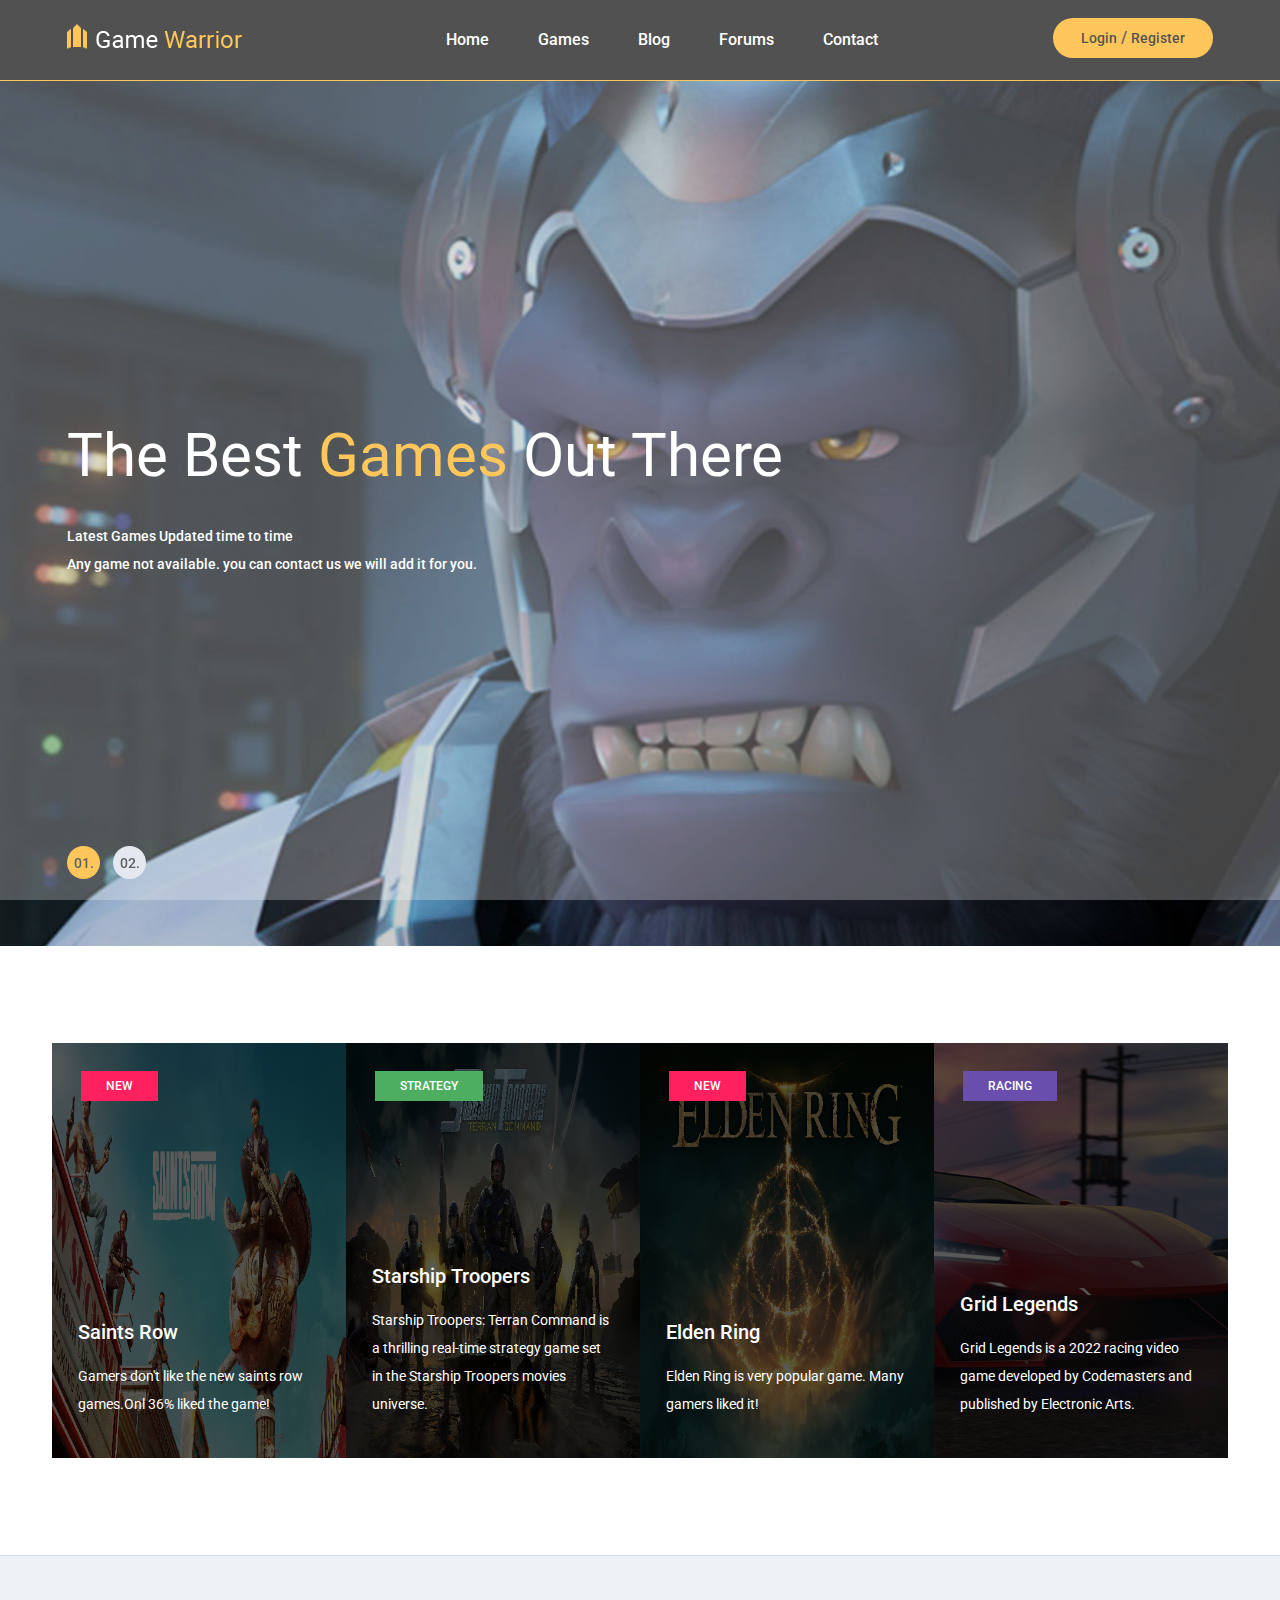
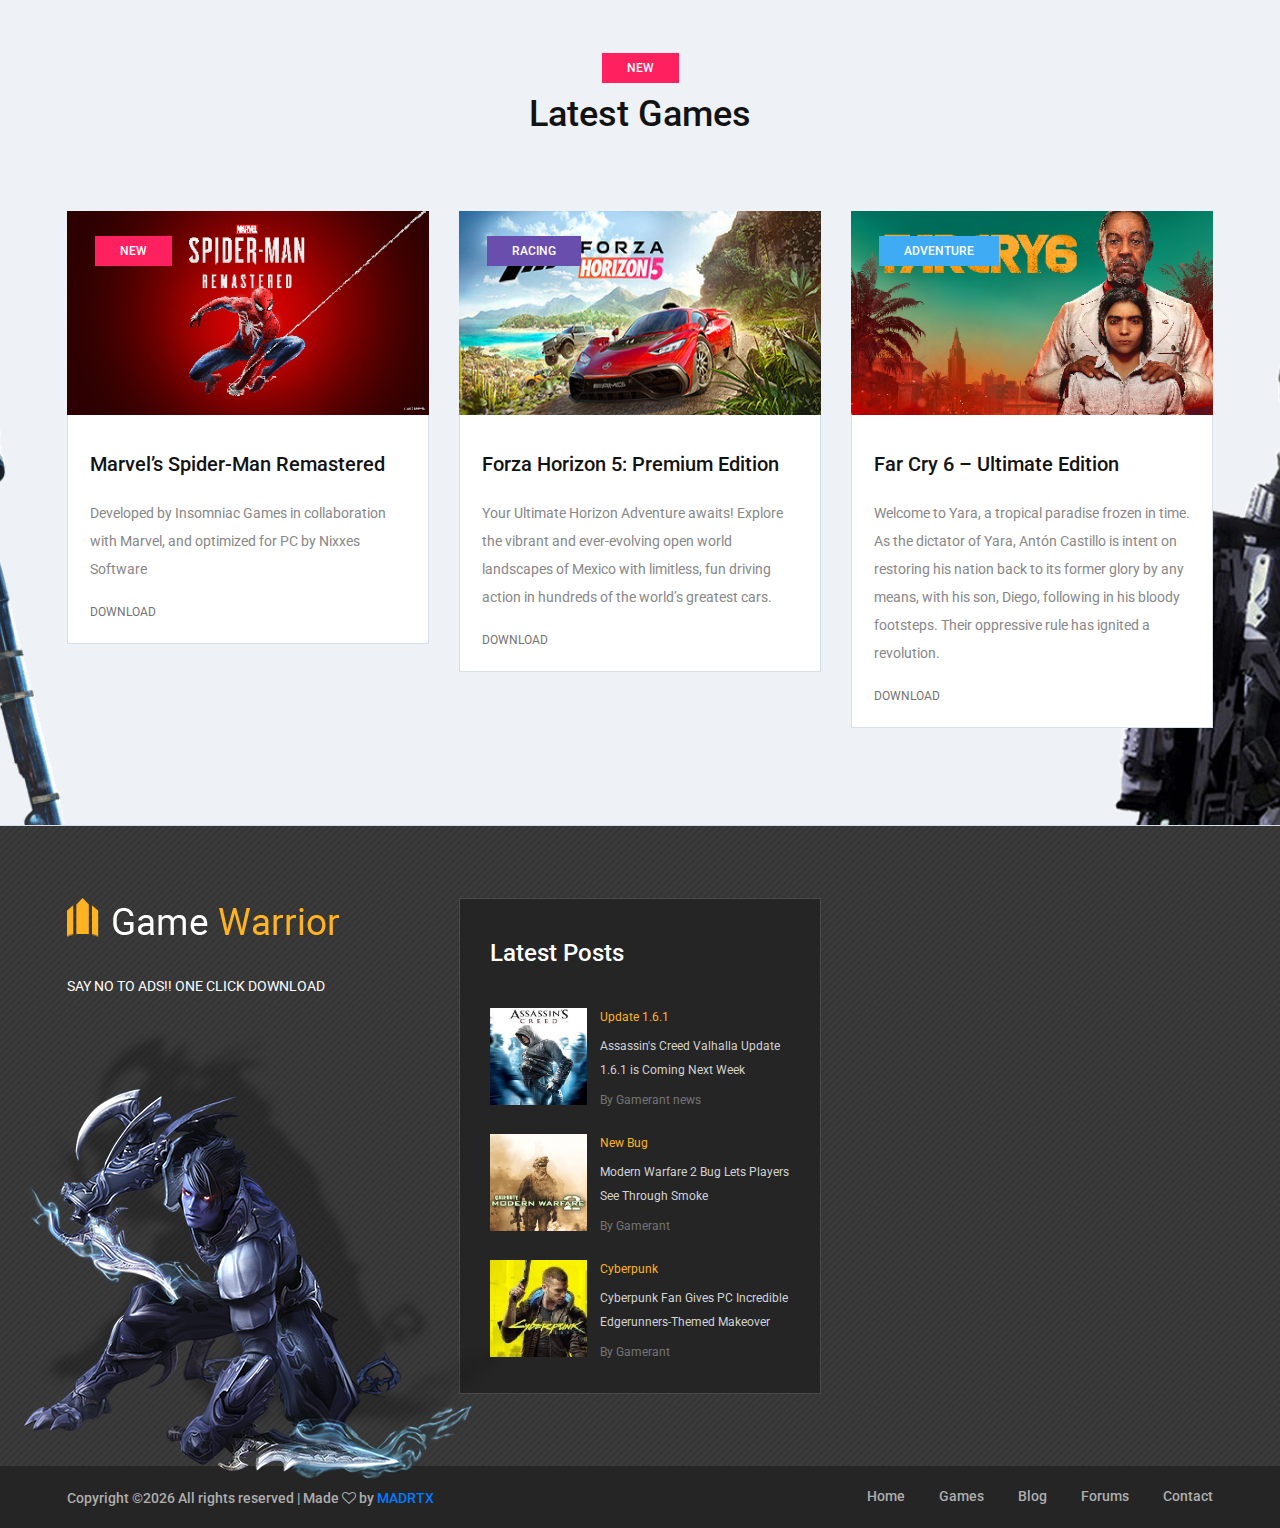
==== index.html @ 4080a159 "first commit" ====
<!DOCTYPE html>
<html lang="zxx">
<head>
	<title>MAD GAME ZONE</title>
	<meta charset="UTF-8">
	<meta name="description" content="Game Warrior Template">
	<meta name="keywords" content="warrior, game, creative, html">
	<meta name="viewport" content="width=device-width, initial-scale=1.0">
	<!-- Favicon -->   
	<link href="img/favicon.ico" rel="shortcut icon"/>

	<!-- Google Fonts -->
	<link href="https://fonts.googleapis.com/css?family=Roboto:400,400i,500,500i,700,700i" rel="stylesheet">

	<!-- Stylesheets -->
	<link rel="stylesheet" href="css/bootstrap.min.css"/>
	<link rel="stylesheet" href="css/font-awesome.min.css"/>
	<link rel="stylesheet" href="css/owl.carousel.css"/>
	<link rel="stylesheet" href="css/style.css"/>
	<link rel="stylesheet" href="css/animate.css"/>


	<!--[if lt IE 9]>
	  <script src="https://oss.maxcdn.com/html5shiv/3.7.2/html5shiv.min.js"></script>
	  <script src="https://oss.maxcdn.com/respond/1.4.2/respond.min.js"></script>
	<![endif]-->

</head>
<body>
	<!-- Page Preloder -->
	<div id="preloder">
		<div class="loader"></div>
	</div>

	<!-- Header section -->
	<header class="header-section">
		<div class="container">
			<!-- logo -->
			<a class="site-logo" href="index.html">
				<img src="img/logo.png" alt="">
			</a>
			<div class="user-panel">
				<a href="login.html">Login</a>  /  <a href="#">Register</a>
			</div>
			<!-- responsive -->
			<div class="nav-switch">
				<i class="fa fa-bars"></i>
			</div>
			<!-- site menu -->
			<nav class="main-menu">
				<ul>
					<li><a href="index.html">Home</a></li>
					<li><a href="review.html">Games</a></li>
					<li><a href="categories.html">Blog</a></li>
					<li><a href="community.html">Forums</a></li>
					<li><a href="contact.html">Contact</a></li>
				</ul>
			</nav>
		</div>
	</header>
	<!-- Header section end -->


	<!-- Hero section -->
	<section class="hero-section">
		<div class="hero-slider owl-carousel">
			<div class="hs-item set-bg" data-setbg="img/slider-1.jpg">
				<div class="hs-text">
					<div class="container">
						<h2>The Best <span>Games</span> Out There</h2>
						<h5><p>Latest Games Updated time to time<br> Any game not available. you can contact us we will add it for you.  <br></p></h5>
						
					</div>
				</div>
			</div>
			<div class="hs-item set-bg" data-setbg="img/slider-2.jpg">
				<div class="hs-text">
					<div class="container">
						<h2>Say <span>No</span> to ads</h2>
						<h5><p>Download Games in just one click!!<br> No ads!! </p></h5>
						
					</div>
				</div>
			</div>
		</div>
	</section>
	<!-- Hero section end -->


	


	<!-- Feature section -->
	<section class="feature-section spad">
		<div class="container">
			<div class="row">
				<div class="col-lg-3 col-md-6 p-0">
					<div class="feature-item set-bg" data-setbg="img/features/1.png">
						<span class="cata new">new</span>
						<div class="fi-content text-white">
							<h5><a href="#">Saints Row</a></h5>
							<p>Gamers don't like the new saints row games.Onl 36% liked the game! </p>
							
						</div>
					</div>
				</div>
				<div class="col-lg-3 col-md-6 p-0">
					<div class="feature-item set-bg" data-setbg="img/features/2.png">
						<span class="cata strategy">strategy</span>
						<div class="fi-content text-white">
							<h5><a href="#">Starship Troopers</a></h5>
							<p>Starship Troopers: Terran Command is a thrilling real-time strategy game set in the Starship Troopers movies universe. </p>
							
						</div>
					</div>
				</div>
				<div class="col-lg-3 col-md-6 p-0">
					<div class="feature-item set-bg" data-setbg="img/features/3.png">
						<span class="cata new">new</span>
						<div class="fi-content text-white">
							<h5><a href="#">Elden Ring</a></h5>
							<p>Elden Ring is very popular game. Many gamers liked it! </p>
							
						</div>
					</div>
				</div>
				<div class="col-lg-3 col-md-6 p-0">
					<div class="feature-item set-bg" data-setbg="img/features/4.jpg">
						<span class="cata racing">racing</span>
						<div class="fi-content text-white">
							<h5><a href="#">Grid Legends</a></h5>
							<p>Grid Legends is a 2022 racing video game developed by Codemasters and published by Electronic Arts.   </p>
							
						</div>
					</div>
				</div>
			</div>
		</div>
	</section>
	<!-- Feature section end -->


	<!-- Recent game section  -->
	<section class="recent-game-section spad set-bg" data-setbg="img/recent-game-bg.png">
		<div class="container">
			<div class="section-title">
				<div class="cata new">new</div>
				<h2>Latest Games</h2>
			</div>
			<div class="row">
				<div class="col-lg-4 col-md-6">
					<div class="recent-game-item">
						<div class="rgi-thumb set-bg" data-setbg="img/recent-game/1.png">
							<div class="cata new">new</div>
						</div>
						<div class="rgi-content">
							<h5>Marvel’s Spider-Man Remastered</h5>
							<p>Developed by Insomniac Games in collaboration with Marvel, and optimized for PC by Nixxes Software </p>
							<a href="http://short.up-load.one/d/C6fh" class="comment">DOWNLOAD</a>
							
						</div>
					</div>	
				</div>
				<div class="col-lg-4 col-md-6">
					<div class="recent-game-item">
						<div class="rgi-thumb set-bg" data-setbg="img/recent-game/2.png">
							<div class="cata racing">racing</div>
						</div>
						<div class="rgi-content">
							<h5>Forza Horizon 5: Premium Edition</h5>
							<p>Your Ultimate Horizon Adventure awaits! Explore the vibrant and ever-evolving open world landscapes of Mexico with limitless, fun driving action in hundreds of the world’s greatest cars. </p>
							<a href="http://short.up-load.one/d/BuvO" class="comment">DOWNLOAD</a>
							
						</div>
					</div>	
				</div>
				<div class="col-lg-4 col-md-6">
					<div class="recent-game-item">
						<div class="rgi-thumb set-bg" data-setbg="img/recent-game/3.png">
							<div class="cata adventure">Adventure</div>
						</div>
						<div class="rgi-content">
							<h5>Far Cry 6 – Ultimate Edition</h5>
							<p>Welcome to Yara, a tropical paradise frozen in time. As the dictator of Yara, Antón Castillo is intent on restoring his nation back to its former glory by any means, with his son, Diego, following in his bloody footsteps. Their oppressive rule has ignited a revolution. </p>
							<a href="#" class="comment">DOWNLOAD</a>
							
						</div>
					</div>	
				</div>
			</div>
		</div>
	</section>
	<!-- Recent game section end -->


	


	
	<!-- Review section end -->


	<!-- Footer top section -->
	<section class="footer-top-section">
		<div class="container">
			<div class="footer-top-bg">
				<img src="img/footer-top-bg.png" alt="">
			</div>
			<div class="row">
				<div class="col-lg-4">
					<div class="footer-logo text-white">
						<img src="img/footer-logo.png" alt="">
						<p>SAY NO TO ADS!! ONE CLICK DOWNLOAD</p>
					</div>
				</div>
				<div class="col-lg-4 col-md-6">
					<div class="footer-widget mb-5 mb-md-0">
						<h4 class="fw-title">Latest Posts</h4>
						<div class="latest-blog">
							<div class="lb-item">
								<div class="lb-thumb set-bg" data-setbg="img/latest-blog/1.png"></div>
								<div class="lb-content">
									<div class="lb-date">Update 1.6.1</div>
									<p>Assassin's Creed Valhalla Update 1.6.1 is Coming Next Week </p>
									<a href="#" class="lb-author">By Gamerant news</a>
								</div>
							</div>
							<div class="lb-item">
								<div class="lb-thumb set-bg" data-setbg="img/latest-blog/2.png"></div>
								<div class="lb-content">
									<div class="lb-date">New Bug</div>
									<p>Modern Warfare 2 Bug Lets Players See Through Smoke </p>
									<a href="#" class="lb-author">By Gamerant</a>
								</div>
							</div>
							<div class="lb-item">
								<div class="lb-thumb set-bg" data-setbg="img/latest-blog/3.png"></div>
								<div class="lb-content">
									<div class="lb-date">Cyberpunk</div>
									<p>Cyberpunk Fan Gives PC Incredible Edgerunners-Themed Makeover </p>
									<a href="#" class="lb-author">By Gamerant</a>
								</div>
							</div>
						</div>
					</div>
				</div>
				
	</section>
	<!-- Footer top section end -->

	
	<!-- Footer section -->
	<footer class="footer-section">
		<div class="container">
			<ul class="footer-menu">
				<li><a href="index.html">Home</a></li>
				<li><a href="review.html">Games</a></li>
				<li><a href="categories.html">Blog</a></li>
				<li><a href="community.html">Forums</a></li>
				<li><a href="contact.html">Contact</a></li>
			</ul>
			<p class="copyright"><!-- Link back to Colorlib can't be removed. Template is licensed under CC BY 3.0. -->
Copyright &copy;<script>document.write(new Date().getFullYear());</script> All rights reserved | Made  <i class="fa fa-heart-o" aria-hidden="true"></i> by <a href="https://colorlib.com" target="_blank">MADRTX</a>
<!-- Link back to Colorlib can't be removed. Template is licensed under CC BY 3.0. -->
</p>
		</div>
	</footer>
	<!-- Footer section end -->


	<!--====== Javascripts & Jquery ======-->
	<script src="js/jquery-3.2.1.min.js"></script>
	<script src="js/bootstrap.min.js"></script>
	<script src="js/owl.carousel.min.js"></script>
	<script src="js/jquery.marquee.min.js"></script>
	<script src="js/main.js"></script>
    </body>
</html>
---- css/style.css ----
/* =================================
------------------------------------
  Game Warrior Template
  Version: 1.0
 ------------------------------------ 
 ====================================*/

/*---------------------------*/
/* Template default CSS
/*---------------------------*/

html,
body {
	height: 100%;
	font-family: 'Roboto', sans-serif;
	-webkit-font-smoothing: antialiased;
	font-smoothing: antialiased;
}

h1,
h2,
h3,
h4,
h5,
h6 {
	margin: 0;
	font-weight: 500;
	color: #131313;
}

h1 {
	font-size: 70px;
}

h2 {
	font-size: 36px;
}

h3 {
	font-size: 30px;
}

h4 {
	font-size: 24px;
}

h5 {
	font-size: 20px;
}

h6 {
	font-size: 16px;
}

p {
	font-size: 14px;
	color: #878787;
	line-height: 2;
}

img {
	max-width: 100%;
}

input:focus,
select:focus,
button:focus,
textarea:focus {
	outline: none;
}

a:hover,
a:focus {
	text-decoration: none;
	outline: none;
}

ul,
ol {
	padding: 0;
	margin: 0;
}

/*---------------------
  Helper CSS
-----------------------*/

.section-title {
	text-align: center;
	margin-bottom: 75px;
}

.section-title h2 {
	padding-top: 10px;
	font-size: 36px;
}

.set-bg {
	background-repeat: no-repeat;
	background-size: cover;
	background-position: top center;
}

.spad {
	padding-top: 97px;
	padding-bottom: 97px;
}

.text-white h1,
.text-white h2,
.text-white h3,
.text-white h4,
.text-white h5,
.text-white h6,
.text-white p,
.text-white span,
.text-white li,
.text-white a {
	color: #fff;
}

.rating i {
	color: #fbb710;
}

.rating .is-fade {
	color: #e0e3e4;
}

/*---------------------
  Commom elements
-----------------------*/

/* buttons */
.site-btn {
	display: inline-block;
	text-align: center;
	font-size: 15px;
	color: #131313;
	padding: 16px 30px;
	min-width: 153px;
	border-radius: 50px;
	font-weight: 500;
	border: none;
	background: #ffb320;
	cursor: pointer;
}

.site-btn.btn-sm {
	padding: 10px 30px;
	min-width: 163px;
}

.site-btn:hover {
	color: #131313;
}

.cata {
	display: inline-block;
	text-transform: uppercase;
	font-size: 12px;
	font-weight: 500;
	color: #fff;
	padding: 6px 25px;
}

.cata.new {
	background: #ff205f;
}

.cata.strategy {
	background: #4eae60;
}

.cata.racing {
	background: #694eae;
}

.cata.adventure {
	background: #40abf5;
}

/* Preloder */
#preloder {
	position: fixed;
	width: 100%;
	height: 100%;
	top: 0;
	left: 0;
	z-index: 999999;
	background: #fff;
}

.loader {
	width: 40px;
	height: 40px;
	position: absolute;
	top: 50%;
	left: 50%;
	margin-top: -13px;
	margin-left: -13px;
	border-radius: 60px;
	animation: loader 0.8s linear infinite;
	-webkit-animation: loader 0.8s linear infinite;
}

@keyframes loader {
	0% {
		-webkit-transform: rotate(0deg);
		transform: rotate(0deg);
		border: 4px solid #f44336;
		border-left-color: transparent;
	}
	50% {
		-webkit-transform: rotate(180deg);
		transform: rotate(180deg);
		border: 4px solid #673ab7;
		border-left-color: transparent;
	}
	100% {
		-webkit-transform: rotate(360deg);
		transform: rotate(360deg);
		border: 4px solid #f44336;
		border-left-color: transparent;
	}
}

@-webkit-keyframes loader {
	0% {
		-webkit-transform: rotate(0deg);
		border: 4px solid #f44336;
		border-left-color: transparent;
	}
	50% {
		-webkit-transform: rotate(180deg);
		border: 4px solid #673ab7;
		border-left-color: transparent;
	}
	100% {
		-webkit-transform: rotate(360deg);
		border: 4px solid #f44336;
		border-left-color: transparent;
	}
}

/*------------------
  Header section
---------------------*/

.header-section {
	background: #131313;
	clear: both;
	overflow: hidden;
	padding: 18px 0;
	border-bottom: 1px solid #ffb320;
}

.site-logo {
	display: inline-block;
	float: left;
	padding-top: 6px;
}

.user-panel {
	float: right;
	font-weight: 500;
	background: #ffb320;
	padding: 8px 28px;
	border-radius: 30px;
}

.user-panel a {
	font-size: 14px;
	color: #131313;
}

.main-menu {
	float: right;
	margin-right: 170px;
}

.main-menu ul {
	list-style: none;
}

.main-menu ul li {
	display: inline;
}

.main-menu ul li a {
	display: inline-block;
	font-size: 16px;
	color: #fff;
	margin-left: 35px;
	font-weight: 500;
	padding: 10px 5px;
}

.main-menu ul li a:hover {
	color: #ffb320;
}

.header-btn {
	float: right;
	margin-right: 0;
}

.nav-switch {
	display: none;
}

/*------------------
  Hero Section
---------------------*/

.hero-slider .hs-item {
	height: 865px;
	display: table;
	width: 100%;
}

.hero-slider .hs-text {
	display: table-cell;
	vertical-align: middle;
}

.hero-slider .hs-text h2 {
	color: #fff;
	font-weight: 400;
	font-size: 60px;
	margin-bottom: 30px;
	position: relative;
	top: -80px;
	opacity: 0;
}

.hero-slider .hs-text h2 span {
	color: #ffb320;
}

.hero-slider .hs-text p {
	color: #fff;
	margin-bottom: 30px;
	position: relative;
	position: relative;
	top: -90px;
	opacity: 0;
}

.hero-slider .hs-text .site-btn {
	position: relative;
	top: -100px;
	opacity: 0;
}

.hero-slider .owl-item.active .hs-item h2,
.hero-slider .owl-item.active .hs-item p,
.hero-slider .owl-item.active .hs-item .site-btn {
	top: 0;
	opacity: 1;
}

.hero-slider .owl-item.active .hs-item h2 {
	-webkit-transition: all 0.5s ease 1s;
	-o-transition: all 0.5s ease 1s;
	transition: all 0.5s ease 1s;
}

.hero-slider .owl-item.active .hs-item p {
	-webkit-transition: all 0.5s ease 0.8s;
	-o-transition: all 0.5s ease 0.8s;
	transition: all 0.5s ease 0.8s;
}

.hero-slider .owl-item.active .hs-item .site-btn {
	-webkit-transition: all 0.5s ease 0.6s;
	-o-transition: all 0.5s ease 0.6s;
	transition: all 0.5s ease 0.6s;
}

.hero-slider .owl-dots {
	position: relative;
	max-width: 1146px;
	margin: -33px auto 0;
	top: -67px;
	z-index: 5;
}

.hero-slider .owl-dots .owl-dot {
	display: inline-block;
	margin-right: 13px;
	width: 33px;
	height: 33px;
	font-size: 14px;
	font-weight: 500;
	text-align: center;
	padding-top: 7px;
	border-radius: 40px;
	background: #dbe2ec;
}

.hero-slider .owl-dots .owl-dot.active {
	background: #ffb320;
}

/*---------------------
  Latest News section
-----------------------*/

.latest-news-section {
	overflow: hidden;
	display: block;
	clear: both;
	background: #131313;
	padding: 24px 0;
	position: relative;
}

.ln-title {
	position: absolute;
	height: 100%;
	width: 29%;
	left: 0;
	top: 0;
	text-align: right;
	padding-top: 24px;
	padding-right: 66px;
	font-size: 18px;
	font-weight: 500;
	color: #fff;
	background: #ffb320;
	z-index: 1;
}

.news-ticker {
	width: 71%;
	float: right;
	overflow: hidden;
	display: inline-block;
}

.news-ticker-contant .nt-item {
	margin-right: 35px;
	color: #fff;
	display: inline-block;
}

.news-ticker-contant .nt-item span {
	margin-right: 35px;
	display: inline-block;
	text-transform: uppercase;
	font-size: 12px;
	font-weight: 500;
	color: #fff;
	padding: 4px 20px;
}

.news-ticker-contant .nt-item span.new {
	background: #ff205f;
}

.news-ticker-contant .nt-item span.strategy {
	background: #4eae60;
}

.news-ticker-contant .nt-item span.racing {
	background: #694eae;
}

/*------------------
  Feature Section
---------------------*/

.feature-item {
	height: 415px;
	position: relative;
}

.feature-item:after {
	position: absolute;
	content: "";
	width: 100%;
	height: 100%;
	left: 0;
	top: 0;
	background: #000;
	opacity: .65;
}

.feature-item .cata {
	position: relative;
	margin-top: 28px;
	margin-left: 29px;
	z-index: 3;
}

.feature-item .fi-content {
	position: absolute;
	width: 100%;
	left: 0;
	bottom: 0;
	padding: 0 26px 24px;
	z-index: 2;
}

.feature-item .fi-content h5 {
	margin-bottom: 18px;
}

.feature-item .fi-content .fi-comment {
	font-size: 12px;
	opacity: .54;
}

/*----------------------
  Recent Game Section
------------------------*/

.recent-game-section {
	background-color: #eef2f6;
	border-top: 1px solid #d6dee7;
	border-bottom: 1px solid #d6dee7;
}

.recent-game-item .rgi-thumb {
	height: 204px;
	padding: 25px 28px;
}

.recent-game-item .rgi-content {
	padding: 34px 22px 20px;
	background: #fff;
	border: 1px solid #d6dee7;
	border-top: none;
	position: relative;
}

.recent-game-item .rgi-content h5 {
	margin-bottom: 20px;
	line-height: 1.5;
}

.recent-game-item .rgi-content .comment {
	font-size: 12px;
	color: #737373;
}

.recent-game-item .rgi-extra {
	position: absolute;
	right: 0;
	bottom: 0;
	width: 70px;
}

.recent-game-item .rgi-extra .rgi-star,
.recent-game-item .rgi-extra .rgi-heart {
	height: 35px;
	width: 35px;
	float: left;
	display: block;
	padding: 6px 8px 0;
}

.recent-game-item .rgi-extra .rgi-star {
	background: #ffb320;
}

.recent-game-item .rgi-extra .rgi-heart {
	background: #ff205f;
}

/*----------------------
  Tournaments Section
------------------------*/

.tournaments-section {
	background-image: url("../img/pattern.png");
	background-repeat: repeat;
}

.tournament-title {
	display: inline-block;
	padding: 7px 25px;
	font-size: 12px;
	font-weight: 500;
	color: #fff;
	text-transform: uppercase;
	background: #fb6e10;
}

.tournament-item {
	background: #252525;
}

.tournament-item .ti-notic {
	display: inline-block;
	padding: 8px 21px;
	font-size: 12px;
	font-weight: 700;
	color: #131313;
	text-transform: uppercase;
	background: #ffb320;
}

.tournament-item .ti-content {
	padding: 38px 24px;
	overflow: hidden;
}

.tournament-item .ti-thumb {
	width: 168px;
	height: 178px;
	float: left;
}

.tournament-item .ti-text {
	padding-left: 195px;
}

.tournament-item .ti-text h4 {
	color: #ffb320;
	margin-bottom: 20px;
}

.tournament-item .ti-text ul {
	list-style: none;
	margin-bottom: 20px;
}

.tournament-item .ti-text ul li {
	color: #fff;
	font-size: 12px;
	margin-bottom: 6px;
}

.tournament-item .ti-text ul li span {
	color: #9a9a9a;
}

.tournament-item .ti-text p {
	font-size: 12px;
	margin-bottom: 0;
}

.tournament-item .ti-text p span {
	font-weight: 500;
	color: #ffb320;
}

/*----------------------
  Review Section
------------------------*/

.review-section {
	background-position: right top;
}

.review-item .review-cover {
	position: relative;
	margin-bottom: 30px;
	height: 345px;
}

.review-item .review-cover .score {
	position: absolute;
	width: 54px;
	height: 54px;
	top: -27px;
	left: 26px;
	padding-top: 15px;
	font-size: 18px;
	font-weight: 500;
	color: #fff;
	text-align: center;
	border-radius: 50%;
	z-index: 1;
}

.review-item .review-cover .score.yellow {
	background: #ffb320;
}

.review-item .review-cover .score.purple {
	background: #694eae;
}

.review-item .review-cover .score.pink {
	background: #ff20ae;
}

.review-item .review-cover .score.green {
	background: #4eae60;
}

.review-item .review-text {
	text-align: center;
}

.review-item .review-text h5 {
	margin-bottom: 20px;
}

.review-item .review-text p {
	margin-bottom: 0;
}

.review-item .rating {
	margin-bottom: 20px;
}

.review-item .rating i {
	font-size: 12px;
}

/*----------------------
  Footer top Section
------------------------*/

.footer-top-section {
	background-image: url("../img/pattern.png");
	background-repeat: repeat;
	padding: 72px 0;
}

.footer-top-section .container {
	position: relative;
}

.footer-top-bg {
	position: absolute;
	left: -30px;
	bottom: -85px;
	z-index: 2;
}

.footer-logo img {
	margin-bottom: 35px;
}

.footer-widget {
	padding: 40px 30px 7px;
	background: #252525;
	border: 1px solid #4a4a4a;
}

.footer-widget .fw-title {
	color: #fff;
	margin-bottom: 40px;
}

.latest-blog .lb-item {
	margin-bottom: 23px;
	overflow: hidden;
}

.latest-blog .lb-item .lb-thumb {
	width: 97px;
	height: 97px;
	float: left;
}

.latest-blog .lb-item .lb-content {
	padding-left: 110px;
}

.latest-blog .lb-item .lb-content .lb-date {
	font-size: 12px;
	color: #ffb320;
	margin-bottom: 8px;
}

.latest-blog .lb-item .lb-content p {
	font-size: 12px;
	margin-bottom: 5px;
	color: #d3d3d3;
}

.latest-blog .lb-item .lb-content .lb-author {
	font-size: 12px;
	color: #d3d3d3;
	opacity: 0.45;
}

.top-comment {
	overflow: hidden;
}

.top-comment .tc-item {
	margin-bottom: 23px;
	overflow: hidden;
}

.top-comment .tc-item .tc-thumb {
	width: 63px;
	height: 63px;
	border-radius: 50%;
	float: left;
}

.top-comment .tc-item .tc-content {
	padding-left: 100px;
}

.top-comment .tc-item .tc-content p {
	font-size: 12px;
	color: #d3d3d3;
	margin-bottom: 5px;
}

.top-comment .tc-item .tc-content p a {
	color: #ff205f;
}

.top-comment .tc-item .tc-content p span {
	color: #7a7a7a;
}

.top-comment .tc-item .tc-content .tc-date {
	font-size: 12px;
	color: #ffb320;
}

/*----------------------
  Footer Section
------------------------*/

.footer-section {
	padding: 18px 0 16px;
	overflow: hidden;
	background: #252525;
}

.footer-menu {
	list-style: none;
	float: right;
}

.footer-menu li {
	display: inline;
}

.footer-menu li a {
	display: inline-block;
	font-size: 14px;
	font-weight: 500;
	color: #aeaeae;
	margin-left: 30px;
}

.copyright {
	float: left;
	margin-bottom: 0;
	font-weight: 500;
	color: #aeaeae;
}

/*------------------
  Other Pages
--------------------
====================*/

.page-info-section {
	height: 499px;
	position: relative;
}

.page-info-section .pi-content {
	position: absolute;
	width: 100%;
	bottom: 65px;
	left: 0;
	z-index: 2;
}

.page-info-section .pi-content h2 {
	font-size: 60px;
	margin-bottom: 25px;
	font-weight: 400;
}

.site-pagination {
	padding-top: 50px;
}

.site-pagination a,
.site-pagination span {
	width: 33px;
	height: 33px;
	font-size: 14px;
	font-weight: 500;
	padding-top: 7px;
	text-align: center;
	display: inline-block;
	border-radius: 50%;
	color: #131313;
	margin-right: 10px;
}

.site-pagination .active {
	background: #ffb320;
}

.site-pagination.sp-style-2 a,
.site-pagination.sp-style-2 span {
	background: #e5e5e5;
}

.site-pagination.sp-style-2 .active {
	background: #ffb320;
}

.widget-item {
	margin-bottom: 73px;
}

.widget-item:last-child {
	margin-bottom: 0;
}

.widget-item .widget-title {
	margin-bottom: 40px;
}

.widget-item .latest-blog .lb-item .lb-content p,
.widget-item .top-comment .tc-item .tc-content p {
	color: #131313;
}

.widget-item .latest-blog .lb-item .lb-content .lb-author {
	color: #737373;
}

.widget-item .top-comment .tc-item .tc-content {
	padding-right: 20px;
}

.widget-item .review-item {
	background: #eff2f5;
}

.widget-item .review-item .review-text {
	padding: 0 35px 20px;
}

.search-widget {
	position: relative;
}

.search-widget input {
	width: 100%;
	height: 41px;
	border: 1px solid #d6dee7;
	padding-left: 22px;
	padding-right: 45px;
	font-size: 12px;
}

.search-widget button {
	position: absolute;
	right: 0;
	top: 0;
	height: 100%;
	background: none;
	border: none;
	padding-right: 15px;
	color: #878787;
	cursor: pointer;
}

/*-----------------
  Categories page
--------------------*/

.recent-game-page .recent-game-item {
	margin-bottom: 42px;
}

/*-----------------
  Single blog page
--------------------*/

.single-blog-page .blog-thumb {
	height: 424px;
	padding-top: 24px;
	padding-left: 29px;
	margin-bottom: 40px;
	position: relative;
}

.single-blog-page .blog-thumb .rgi-extra {
	position: absolute;
	right: 0;
	bottom: 0;
	width: 70px;
}

.single-blog-page .blog-thumb .rgi-extra .rgi-star,
.single-blog-page .blog-thumb .rgi-extra .rgi-heart {
	height: 35px;
	width: 35px;
	float: left;
	display: block;
	padding: 6px 8px 0;
}

.single-blog-page .blog-thumb .rgi-extra .rgi-star {
	background: #ffb320;
}

.single-blog-page .blog-thumb .rgi-extra .rgi-heart {
	background: #ff205f;
}

.single-blog-page .blog-content h3 {
	margin-bottom: 10px;
}

.single-blog-page .blog-content .meta-comment {
	display: block;
	font-size: 12px;
	color: #737373;
	margin-bottom: 25px;
}

.single-blog-page .blog-content p {
	margin-bottom: 25px;
}

.comment-warp {
	padding-top: 50px;
}

.comment-title {
	margin-bottom: 45px;
}

.comment-list {
	list-style: none;
}

.comment-list li {
	margin-bottom: 40px;
	overflow: hidden;
}

.comment-list .comment .comment-avator {
	width: 63px;
	height: 63px;
	border-radius: 50%;
	float: left;
}

.comment-list .comment .comment-content {
	padding-left: 100px;
}

.comment-list .comment .comment-content h5 {
	font-size: 12px;
	color: #131313;
	font-weight: 400;
	margin-bottom: 10px;
}

.comment-list .comment .comment-content h5 span {
	color: #ffb320;
	padding-left: 18px;
}

.comment-list .comment .comment-content p {
	font-size: 12px;
	margin-bottom: 5px;
}

.comment-list .comment .comment-content .reply {
	font-size: 12px;
	color: #ff1d55;
}

.comment-form-warp {
	padding-top: 30px;
}

.comment-form input[type=text],
.comment-form input[type=email],
.comment-form textarea {
	width: 100%;
	height: 41px;
	border: 1px solid #d6dee7;
	padding-left: 22px;
	padding-right: 45px;
	font-size: 12px;
	margin-bottom: 24px;
}

.comment-form textarea {
	height: 243px;
	padding-top: 15px;
	padding-bottom: 15px;
	margin-bottom: 38px;
}

/*-----------------
  Review page
--------------------*/

.review-page .review-item {
	margin-bottom: 63px;
}

.review-page .review-item .review-text h4 {
	margin-bottom: 10px;
}

.review-dark .review-item .review-text p {
	color: #b5b5b5;
}

.review-section.review-dark {
	background-position: center top;
}

/*-----------------
  Community page
--------------------*/

.community-page .site-pagination {
	padding-top: 62px;
}

.community-warp {
	max-width: 1367px;
	margin: 0 auto;
	background: rgba(0, 0, 0, 0.28);
}

.community-post-list {
	list-style: none;
}

.community-post-list li {
	padding: 33px 55px 65px;
	margin-bottom: 21px;
	overflow: hidden;
	border: 1px solid #878787;
	background: #1f2225;
}

.community-post-list .community-post .author-avator {
	width: 63px;
	height: 63px;
	border-radius: 50%;
	float: left;
}

.community-post-list .community-post .post-content {
	padding-left: 100px;
}

.community-post-list .community-post .post-content h5 {
	font-size: 16px;
	color: #ff205f;
	font-weight: 400;
	margin-bottom: 10px;
}

.community-post-list .community-post .post-content h5 span {
	color: #7a7a7a;
	padding-left: 18px;
}

.community-post-list .community-post .post-content p {
	color: #fff;
	margin-bottom: 5px;
}

.community-post-list .community-post .post-content .post-date {
	font-size: 12px;
	color: #ffb320;
	margin-bottom: 18px;
}

.community-post-list .attachment-file {
	padding-top: 60px;
	max-width: 435px;
}

.community-top-title {
	margin-bottom: 50px;
}

.community-filter {
	margin-bottom: 80px;
}

.community-filter label {
	font-size: 18px;
	color: #1f2225;
	font-weight: 500;
	padding-right: 10px;
}

.community-filter select {
	width: 201px;
	height: 42px;
	font-size: 14px;
	padding: 0 18px;
	color: #1f2225;
	font-weight: 500;
}

/*-----------------
  Contact page
--------------------*/

.map {
	height: 515px;
	background: #ddd;
	margin-bottom: 90px;
}

.contact-info-list {
	padding-top: 55px;
	padding-bottom: 20px;
	list-style: none;
}

.contact-info-list li {
	margin-bottom: 30px;
}

.contact-info-list .cf-left {
	width: 95px;
	float: left;
	font-size: 16px;
	font-weight: 700;
	color: #ffb320;
}

.contact-info-list .cf-right {
	color: #878787;
	font-size: 15px;
	padding-left: 100px;
}

.social-links a {
	color: #474747;
	font-size: 16px;
	margin-left: 10px;
	margin-right: 20px;
}

/*------------------
  Responsive
---------------------*/

@media (min-width: 1200px) {
	.container {
		max-width: 1176px;
	}
}

/* Medium screen : 992px. */

@media only screen and (min-width: 992px) and (max-width: 1199px) {
	.main-menu {
		margin-right: 90px;
	}
	.hero-slider .owl-dots {
		max-width: 930px;
	}
	.review-section {
		background-position: right 10% top;
	}
	.review-item .review-cover {
		height: 280px;
	}
	.latest-blog .lb-item .lb-thumb {
		width: 55px;
		height: 55px;
	}
	.latest-blog .lb-item .lb-content {
		padding-left: 67px;
	}
	.top-comment .tc-item .tc-content {
		padding-left: 95px;
	}
	.footer-top-bg {
		max-width: 370px;
	}
	.page-info-section .pi-content h2 {
		font-size: 50px;
	}
}

/* Tablet :768px. */

@media only screen and (min-width: 768px) and (max-width: 991px) {
	.site-logo {
		max-width: 130px;
	}
	.main-menu {
		margin-right: 25px;
	}
	.main-menu ul li a {
		margin-left: 15px;
	}
	.user-panel {
		padding: 8px 15px;
	}
	.hero-slider .hs-text h2 {
		font-size: 50px;
	}
	.hero-slider .owl-dots {
		max-width: 690px;
	}
	.recent-game-item {
		margin-bottom: 42px;
	}
	.tournament-item .ti-thumb {
		width: 100%;
		height: 230px;
		float: none;
	}
	.tournament-item .ti-text {
		padding-left: 0;
		padding-top: 20px;
	}
	.review-section {
		background-position: left top;
	}
	.review-item {
		margin-bottom: 63px;
	}
	.footer-logo {
		margin-bottom: 50px;
	}
	.latest-blog .lb-item .lb-thumb {
		width: 80px;
		height: 80px;
	}
	.latest-blog .lb-item .lb-content {
		padding-left: 95px;
	}
	.footer-top-bg {
		display: none;
	}
}

/* Large Mobile :480px. */

@media only screen and (max-width: 767px) {
	.header-section {
		overflow: visible;
		padding: 23px 0;
	}
	.header-section .container {
		position: relative;
	}
	.site-logo {
		float: none;
		padding-top: 0;
	}
	.main-menu {
		display: none;
		position: absolute;
		top: calc(100% + 24px);
		left: 0;
		width: 100%;
		background: #ffffff;
		z-index: 999;
	}
	.main-menu ul li {
		display: block;
		border-bottom: 1px solid #ececec;
	}
	.main-menu ul li a {
		margin-left: 0;
		color: #131313;
		padding: 13px 26px;
	}
	.nav-switch {
		color: #fff;
		display: block;
		float: right;
		cursor: pointer;
		font-size: 25px;
	}
	.user-panel {
		display: none;
	}
	.hero-slider .hs-item {
		height: 700px;
	}
	.hero-slider .hs-text h2 {
		font-size: 36px;
	}
	.hero-slider .owl-dots {
		max-width: 510px;
	}
	.ln-title {
		padding-right: 30px;
	}
	.feature-item {
		margin-bottom: 30px;
	}
	.recent-game-item {
		margin-bottom: 42px;
	}
	.review-section {
		background-position: left top;
	}
	.review-item {
		margin-bottom: 63px;
	}
	.footer-logo {
		margin-bottom: 50px;
	}
	.footer-top-bg {
		display: none;
	}
	.footer-section {
		padding: 30px 0 20px;
		text-align: center;
	}
	.footer-menu li:first-child a {
		margin-left: 0;
	}
	.footer-menu,
	.copyright {
		float: none;
	}
	.copyright {
		padding-top: 15px;
	}
	.community-post-list li {
		padding: 30px 25px 30px;
	}
	.page-info-section .pi-content h2 {
		font-size: 50px;
	}
}

/* Medium Mobile :480px. */

@media only screen and (max-width: 576px) {
	.hero-slider .owl-dots {
		padding: 0 15px;
	}
	.feature-section {
		padding-left: 15px;
		padding-right: 15px;
	}
	.community-post-list .community-post .author-avator {
		float: none;
	}
	.community-post-list .community-post .post-content {
		padding-left: 0;
		padding-top: 30px;
	}
}

/* Small Mobile :320px. */

@media only screen and (max-width: 479px) {
	.hero-slider .hs-item {
		height: auto;
		padding: 150px 0;
	}
	.ln-title {
		display: none;
	}
	.news-ticker {
		width: 100%;
	}
	.tournament-item .ti-thumb {
		width: 100%;
		height: 230px;
		float: none;
	}
	.tournament-item .ti-text {
		padding-left: 0;
		padding-top: 20px;
	}
	.latest-blog .lb-item .lb-thumb {
		width: 55px;
		height: 55px;
	}
	.latest-blog .lb-item .lb-content {
		padding-left: 67px;
	}
	.top-comment .tc-item .tc-content {
		padding-left: 85px;
	}
	.site-btn {
		padding: 11px 30px;
		min-width: 145px;
	}
	.comment-list .comment .comment-avator {
		float: none;
	}
	.comment-list .comment .comment-content {
		padding-left: 0;
		padding-top: 20px;
	}
	.footer-widget {
		padding: 40px 15px 7px;
	}
	.page-info-section .pi-content h2 {
		font-size: 40px;
	}
}
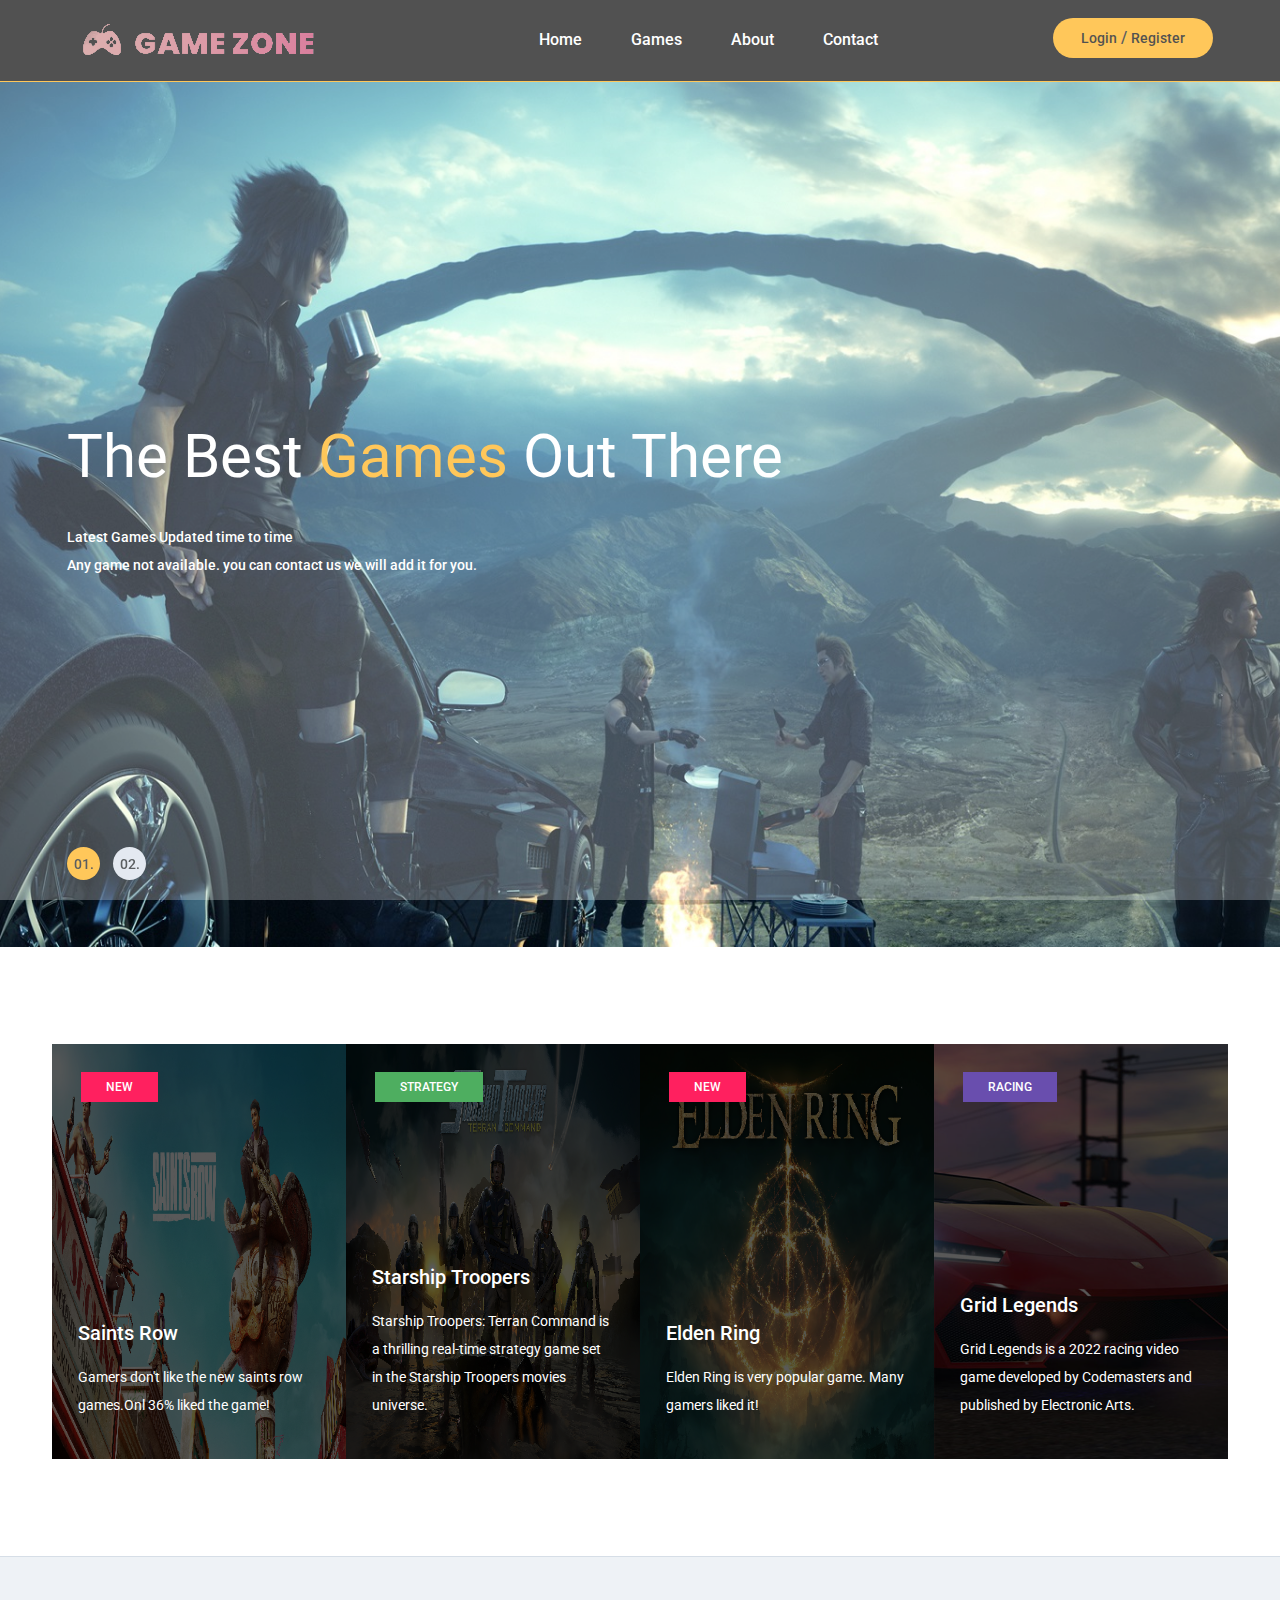
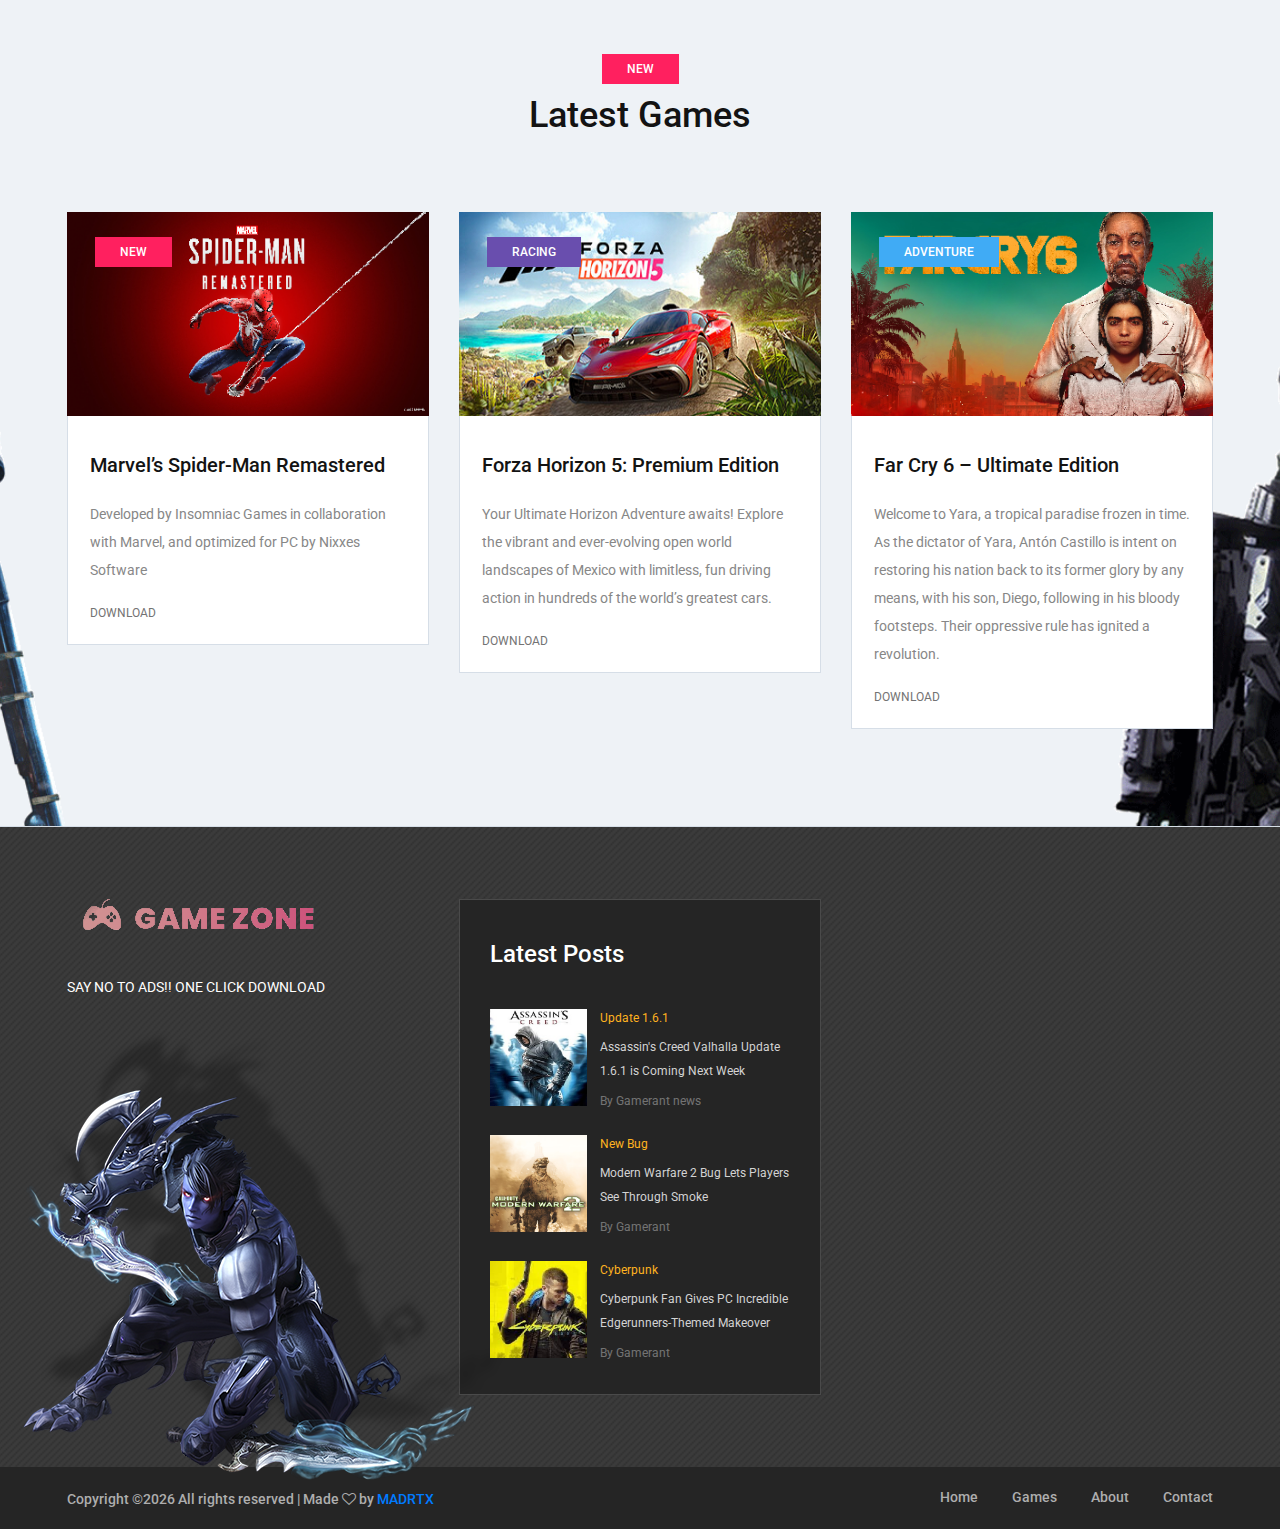
==== commit 6588656d: "commit" ====
--- a/index.html
+++ b/index.html
@@ -8,7 +8,6 @@
 	<meta name="viewport" content="width=device-width, initial-scale=1.0">
 	<!-- Favicon -->   
 	<link href="img/favicon.ico" rel="shortcut icon"/>
-
 	<!-- Google Fonts -->
 	<link href="https://fonts.googleapis.com/css?family=Roboto:400,400i,500,500i,700,700i" rel="stylesheet">
 
@@ -40,7 +39,7 @@
 				<img src="img/logo.png" alt="">
 			</a>
 			<div class="user-panel">
-				<a href="login.html">Login</a>  /  <a href="#">Register</a>
+				<a href="login.html">Login</a>  /  <a href="login.html">Register</a>
 			</div>
 			<!-- responsive -->
 			<div class="nav-switch">
@@ -51,8 +50,7 @@
 				<ul>
 					<li><a href="index.html">Home</a></li>
 					<li><a href="review.html">Games</a></li>
-					<li><a href="categories.html">Blog</a></li>
-					<li><a href="community.html">Forums</a></li>
+					<li><a href="community.html">About </a></li>
 					<li><a href="contact.html">Contact</a></li>
 				</ul>
 			</nav>
@@ -64,7 +62,7 @@
 	<!-- Hero section -->
 	<section class="hero-section">
 		<div class="hero-slider owl-carousel">
-			<div class="hs-item set-bg" data-setbg="img/slider-1.jpg">
+			<div class="hs-item set-bg" data-setbg="img/slider.jpg">
 				<div class="hs-text">
 					<div class="container">
 						<h2>The Best <span>Games</span> Out There</h2>
@@ -209,7 +207,7 @@
 			<div class="row">
 				<div class="col-lg-4">
 					<div class="footer-logo text-white">
-						<img src="img/footer-logo.png" alt="">
+						<img src="img/logo.png" alt="">
 						<p>SAY NO TO ADS!! ONE CLICK DOWNLOAD</p>
 					</div>
 				</div>
@@ -255,12 +253,11 @@
 			<ul class="footer-menu">
 				<li><a href="index.html">Home</a></li>
 				<li><a href="review.html">Games</a></li>
-				<li><a href="categories.html">Blog</a></li>
-				<li><a href="community.html">Forums</a></li>
+				<li><a href="community.html">About</a></li>
 				<li><a href="contact.html">Contact</a></li>
 			</ul>
 			<p class="copyright"><!-- Link back to Colorlib can't be removed. Template is licensed under CC BY 3.0. -->
-Copyright &copy;<script>document.write(new Date().getFullYear());</script> All rights reserved | Made  <i class="fa fa-heart-o" aria-hidden="true"></i> by <a href="https://colorlib.com" target="_blank">MADRTX</a>
+Copyright &copy;<script>document.write(new Date().getFullYear());</script> All rights reserved | Made  <i class="fa fa-heart-o" aria-hidden="true"></i> by <a href="https://www.youtube.com/c/MADRTX" target="_blank">MADRTX</a>
 <!-- Link back to Colorlib can't be removed. Template is licensed under CC BY 3.0. -->
 </p>
 		</div>
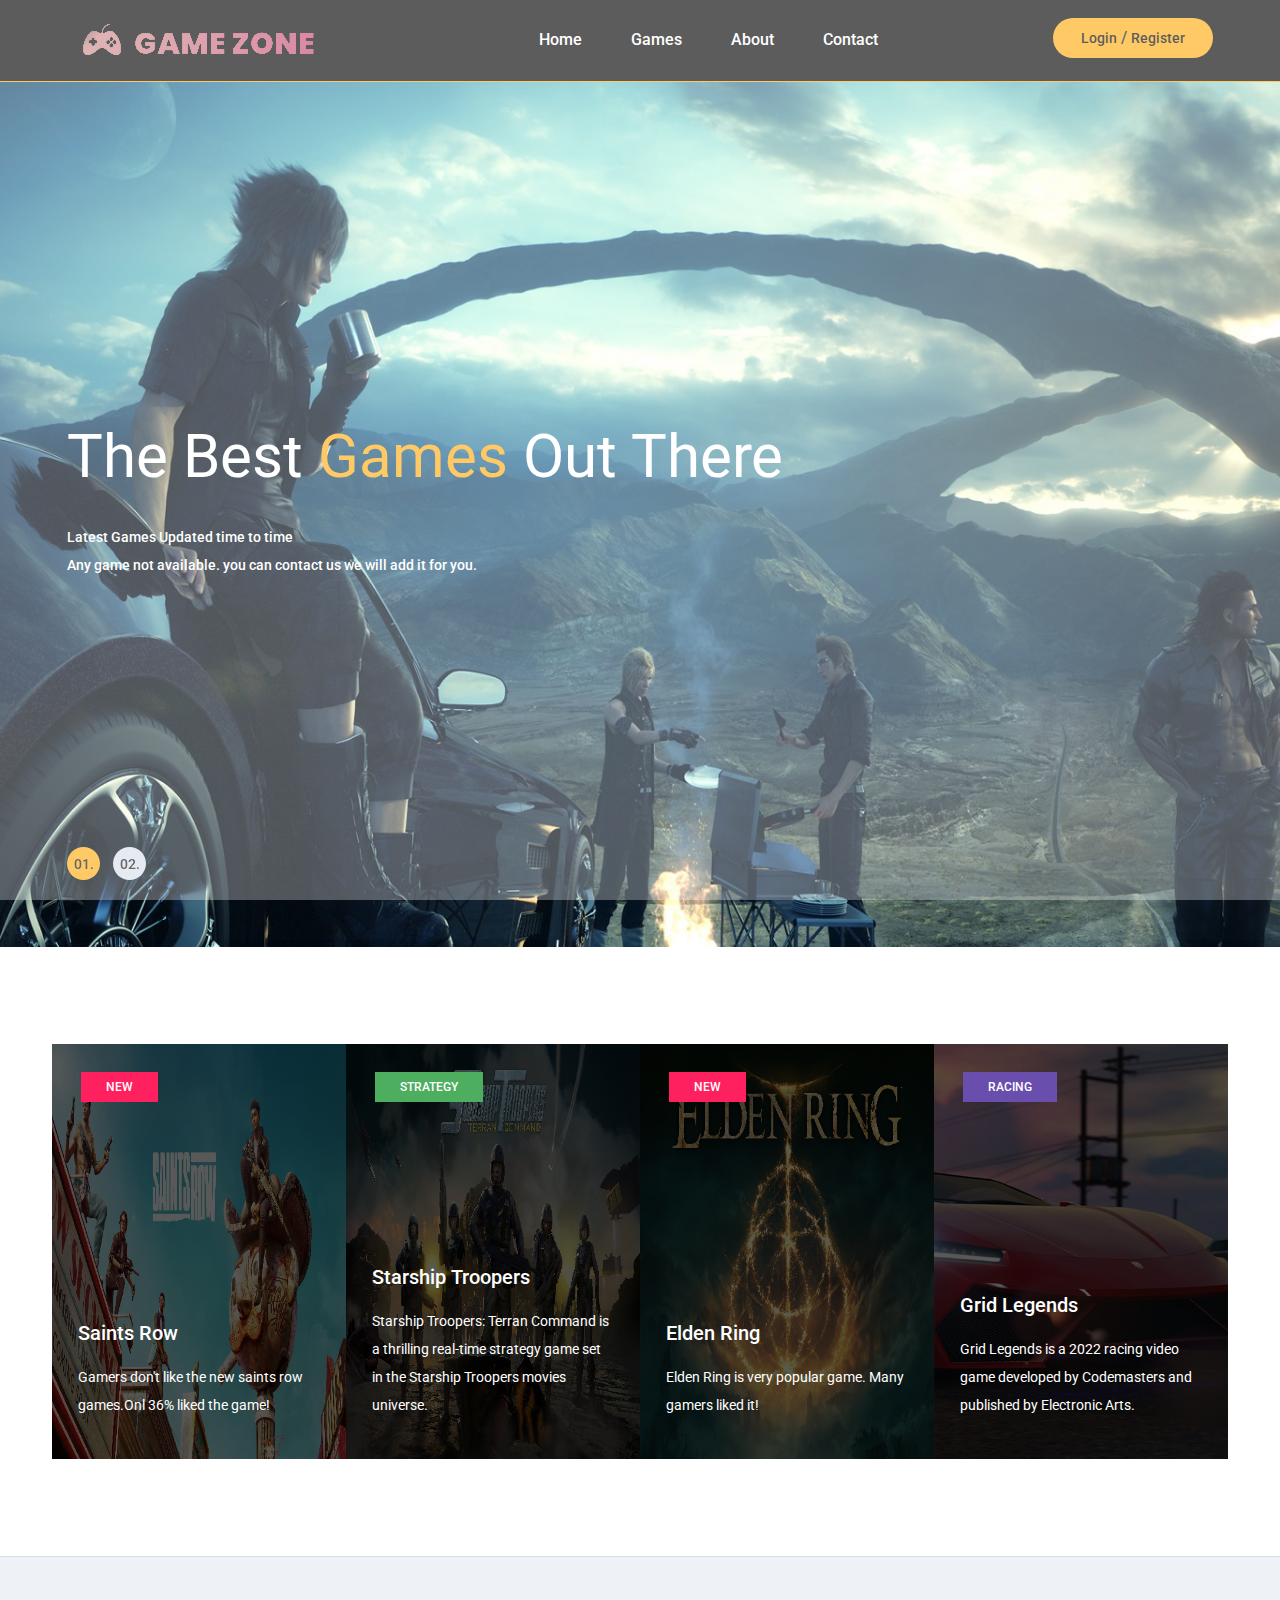
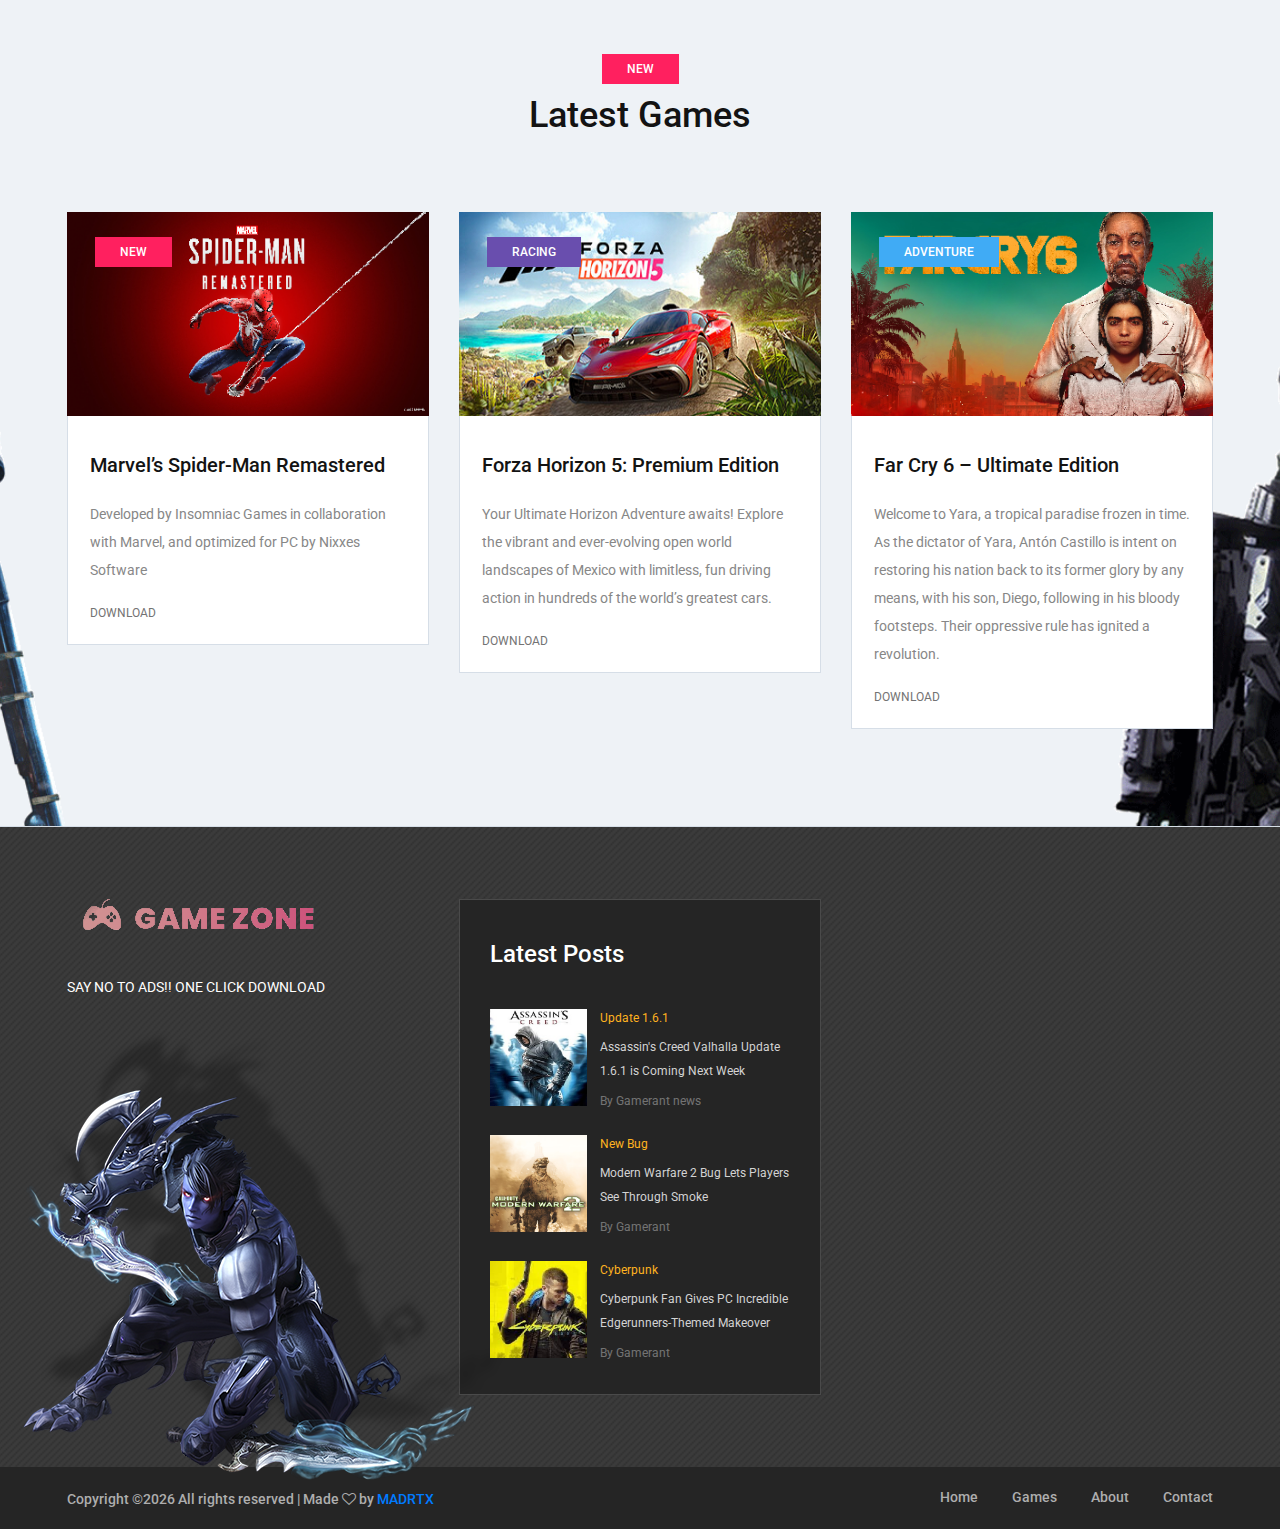
==== commit d24768b2: "commit" ====
--- a/index.html
+++ b/index.html
@@ -7,7 +7,8 @@
 	<meta name="keywords" content="warrior, game, creative, html">
 	<meta name="viewport" content="width=device-width, initial-scale=1.0">
 	<!-- Favicon -->   
-	<link href="img/favicon.ico" rel="shortcut icon"/>
+	<link href="img/favicon.ico" rel="shortcut icon" />
+    <link rel="icon" type="img/x-icon" href="/img/favicon.ico">
 	<!-- Google Fonts -->
 	<link href="https://fonts.googleapis.com/css?family=Roboto:400,400i,500,500i,700,700i" rel="stylesheet">
 
@@ -39,7 +40,7 @@
 				<img src="img/logo.png" alt="">
 			</a>
 			<div class="user-panel">
-				<a href="login.html">Login</a>  /  <a href="login.html">Register</a>
+				<a href="login.html">Login</a>  /  <a href="register.html">Register</a>
 			</div>
 			<!-- responsive -->
 			<div class="nav-switch">
@@ -154,7 +155,7 @@
 						<div class="rgi-content">
 							<h5>Marvel’s Spider-Man Remastered</h5>
 							<p>Developed by Insomniac Games in collaboration with Marvel, and optimized for PC by Nixxes Software </p>
-							<a href="http://short.up-load.one/d/C6fh" class="comment">DOWNLOAD</a>
+							<a href="https://kornerstonecharterschool-my.sharepoint.com/personal/a12170_n365_me/_layouts/15/onedrive.aspx?id=%2Fpersonal%2Fa12170%5Fn365%5Fme%2FDocuments%2FGamesDrive1%20%5BFitGirl%20Repacks%5D%2FSpider%2Dman%20Remastered%20%5BFitGirl%20Repack%5D&ga=1" class="comment">DOWNLOAD</a>
 							
 						</div>
 					</div>	
@@ -167,7 +168,7 @@
 						<div class="rgi-content">
 							<h5>Forza Horizon 5: Premium Edition</h5>
 							<p>Your Ultimate Horizon Adventure awaits! Explore the vibrant and ever-evolving open world landscapes of Mexico with limitless, fun driving action in hundreds of the world’s greatest cars. </p>
-							<a href="http://short.up-load.one/d/BuvO" class="comment">DOWNLOAD</a>
+							<a href="https://kornerstonecharterschool-my.sharepoint.com/personal/a12170_n365_me/_layouts/15/onedrive.aspx?id=%2Fpersonal%2Fa12170%5Fn365%5Fme%2FDocuments%2FGamesDrive1%20%5BFitGirl%20Repacks%5D%2FForza%20Horizon%205%20%5BFitGirl%20Repack%5D&ga=1" class="comment">DOWNLOAD</a>
 							
 						</div>
 					</div>	
@@ -180,7 +181,7 @@
 						<div class="rgi-content">
 							<h5>Far Cry 6 – Ultimate Edition</h5>
 							<p>Welcome to Yara, a tropical paradise frozen in time. As the dictator of Yara, Antón Castillo is intent on restoring his nation back to its former glory by any means, with his son, Diego, following in his bloody footsteps. Their oppressive rule has ignited a revolution. </p>
-							<a href="#" class="comment">DOWNLOAD</a>
+							<a href="https://pastebin.com/7H5gzbkf" class="comment">DOWNLOAD</a>
 							
 						</div>
 					</div>	
